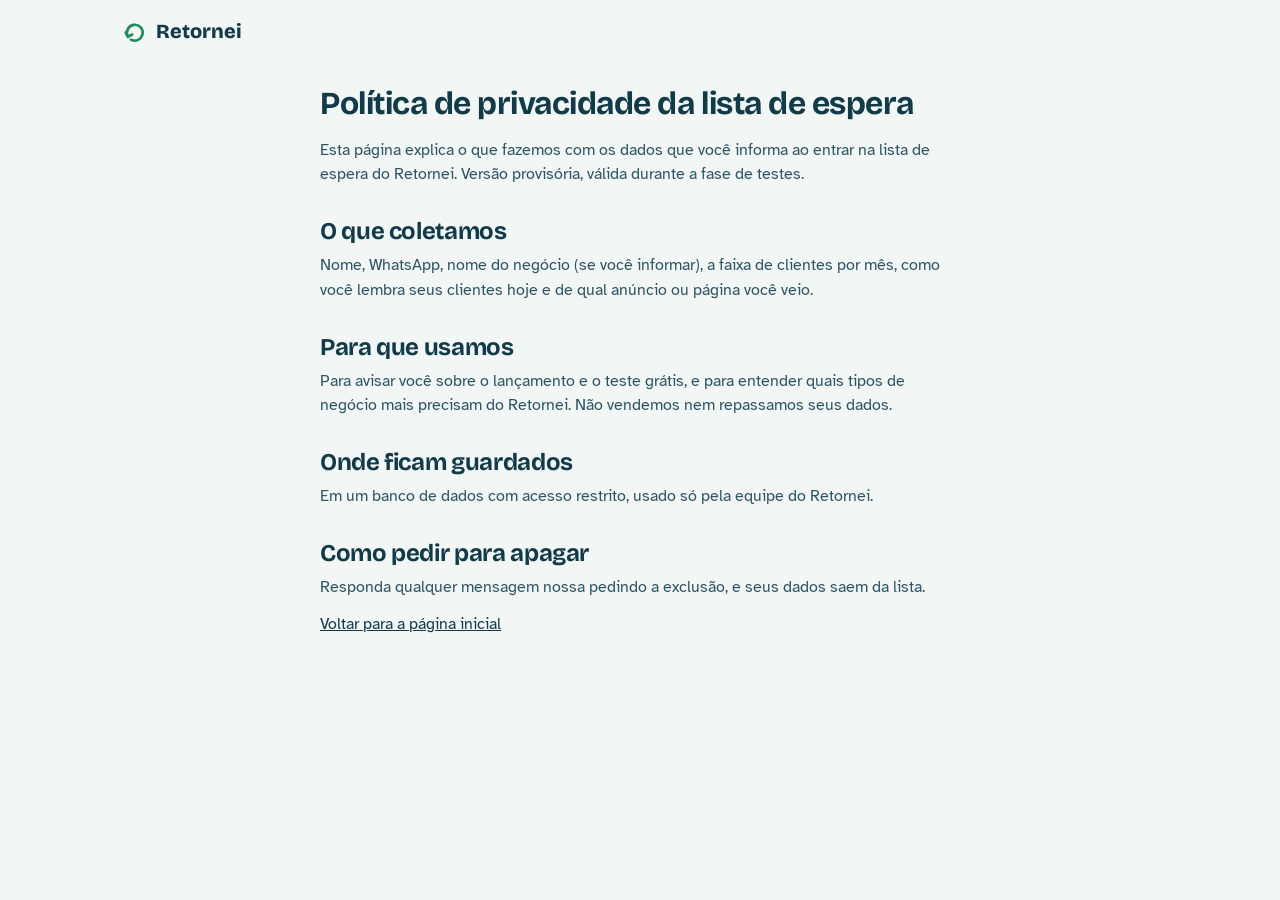
==== privacidade.html @ f7a1abe2 "Página de captura da lista de espera (barbearia e estética automotiva) Página com exemplo interativo" ====
<!doctype html>
<html lang="pt-BR">
<head>
  <meta charset="utf-8">
  <meta name="viewport" content="width=device-width, initial-scale=1">
  <title>Política de privacidade · Retornei</title>
  <link rel="preconnect" href="https://fonts.googleapis.com">
  <link rel="preconnect" href="https://fonts.gstatic.com" crossorigin>
  <link href="https://fonts.googleapis.com/css2?family=Atkinson+Hyperlegible:wght@400;700&family=Bricolage+Grotesque:opsz,wght@12..96,700;12..96,800&display=swap" rel="stylesheet">
  <link rel="stylesheet" href="/styles.css">
</head>
<body>
  <header class="topbar">
    <a class="brand" href="/" aria-label="Retornei, início">
      <svg class="brand-mark" viewBox="0 0 32 32" aria-hidden="true"><path d="M9 21a9 9 0 1 1 3.5 3.6" fill="none" stroke="currentColor" stroke-width="3" stroke-linecap="round"/><path d="M6.5 16.5 9 21.5l5-2.6" fill="none" stroke="currentColor" stroke-width="3" stroke-linecap="round" stroke-linejoin="round"/></svg>
      <span>Retornei</span>
    </a>
  </header>

  <main class="prose">
    <h1>Política de privacidade da lista de espera</h1>
    <p>Esta página explica o que fazemos com os dados que você informa ao entrar na lista de espera do Retornei. Versão provisória, válida durante a fase de testes.</p>

    <h2>O que coletamos</h2>
    <p>Nome, WhatsApp, nome do negócio (se você informar), a faixa de clientes por mês, como você lembra seus clientes hoje e de qual anúncio ou página você veio.</p>

    <h2>Para que usamos</h2>
    <p>Para avisar você sobre o lançamento e o teste grátis, e para entender quais tipos de negócio mais precisam do Retornei. Não vendemos nem repassamos seus dados.</p>

    <h2>Onde ficam guardados</h2>
    <p>Em um banco de dados com acesso restrito, usado só pela equipe do Retornei.</p>

    <h2>Como pedir para apagar</h2>
    <p>Responda qualquer mensagem nossa pedindo a exclusão, e seus dados saem da lista.</p>

    <p><a href="/">Voltar para a página inicial</a></p>
  </main>
</body>
</html>
---- styles.css ----
/* Retornei — página de captura
   Tinta azul-petróleo, verde de "voltou", âmbar de "atrasado". */

:root {
  --ink: #123B4A;        /* azul-petróleo: títulos, marca */
  --ink-soft: #2E5563;
  --text: #1C2A30;       /* texto corrido */
  --muted: #5A6B72;
  --paper: #F2F6F5;      /* fundo frio */
  --card: #FFFFFF;
  --line: #D5E0DE;
  --back: #1E8C5E;       /* verde: cliente voltou / ação */
  --back-deep: #15704A;
  --late: #D98E1F;       /* âmbar: atrasado */
  --late-bg: #FFF4E2;

  --display: "Bricolage Grotesque", "Trebuchet MS", sans-serif;
  --body: "Atkinson Hyperlegible", "Segoe UI", Arial, sans-serif;

  --step-0: 1rem;
  --step-1: 1.125rem;
  --step-2: 1.5rem;
  --step-3: 2rem;
  --step-4: clamp(2.25rem, 5.2vw, 3.5rem);

  --radius-phone: 34px;
  --radius-ui: 12px;
  --gutter: 20px;
}

*, *::before, *::after { box-sizing: border-box; }

html { scroll-behavior: smooth; }
@media (prefers-reduced-motion: reduce) {
  html { scroll-behavior: auto; }
  *, *::before, *::after { transition: none !important; animation: none !important; }
}

body {
  margin: 0;
  background: var(--paper);
  color: var(--text);
  font-family: var(--body);
  font-size: var(--step-0);
  line-height: 1.55;
  -webkit-font-smoothing: antialiased;
}

h1, h2, h3 {
  font-family: var(--display);
  color: var(--ink);
  line-height: 1.08;
  margin: 0;
  letter-spacing: -0.015em;
}

p { margin: 0; }
a { color: var(--ink); }

:focus-visible {
  outline: 3px solid var(--back);
  outline-offset: 3px;
  border-radius: 6px;
}

main > section {
  padding: 56px var(--gutter);
  max-width: 1080px;
  margin: 0 auto;
}

/* Topo ---------------------------------------------------------- */

.topbar {
  display: flex;
  align-items: center;
  justify-content: space-between;
  padding: 16px var(--gutter);
  max-width: 1080px;
  margin: 0 auto;
}

.brand {
  display: inline-flex;
  align-items: center;
  gap: 8px;
  text-decoration: none;
  color: var(--ink);
  font-family: var(--display);
  font-weight: 800;
  font-size: 1.25rem;
}
.brand-mark { width: 28px; height: 28px; color: var(--back); }

.topbar-cta {
  font-weight: 700;
  color: var(--back-deep);
  text-decoration: none;
  padding: 8px 4px;
}
.topbar-cta:hover { text-decoration: underline; }

/* Botões -------------------------------------------------------- */

.btn {
  display: inline-flex;
  align-items: center;
  justify-content: center;
  border: 0;
  cursor: pointer;
  font: 700 var(--step-1)/1.2 var(--body);
  text-decoration: none;
  border-radius: 999px;
  padding: 16px 28px;
  transition: background-color .15s ease, transform .15s ease;
}
.btn-primary { background: var(--back); color: #fff; }
.btn-primary:hover { background: var(--back-deep); }
.btn-primary:active { transform: translateY(1px); }
.btn-primary[disabled] { opacity: .6; cursor: progress; }
.btn-block { width: 100%; }
.btn-small {
  font-size: .9rem;
  padding: 8px 16px;
  background: var(--ink);
  color: #fff;
}

/* Hero ---------------------------------------------------------- */

.hero {
  display: grid;
  gap: 40px;
  padding-top: 24px !important;
  align-items: center;
}

.hero h1 {
  font-size: var(--step-4);
  font-weight: 800;
  max-width: 15ch;
}

.lead {
  margin-top: 20px;
  font-size: var(--step-1);
  max-width: 34em;
  color: var(--ink-soft);
}

.hero-actions { margin-top: 28px; }
.hero-note { margin-top: 12px; color: var(--muted); font-size: .95rem; }

@media (min-width: 880px) {
  .hero { grid-template-columns: 1.15fr 0.85fr; gap: 56px; padding-top: 48px !important; }
}

/* Celular de exemplo -------------------------------------------- */

.phone-wrap { display: grid; justify-items: center; gap: 14px; }

.phone {
  position: relative;
  width: min(100%, 340px);
  background: var(--ink);
  border-radius: var(--radius-phone);
  padding: 12px;
  box-shadow: 0 30px 60px -30px rgba(18, 59, 74, .55);
}
.phone-notch {
  position: absolute;
  top: 18px; left: 50%;
  width: 72px; height: 6px;
  margin-left: -36px;
  border-radius: 6px;
  background: rgba(255,255,255,.18);
}

.screen {
  position: relative;
  background: var(--card);
  border-radius: calc(var(--radius-phone) - 10px);
  padding: 36px 16px 16px;
  min-height: 460px;
  display: flex;
  flex-direction: column;
  overflow: hidden;
}

.screen-date { color: var(--muted); font-size: .85rem; }
.screen-title { font-size: 2rem; font-weight: 800; margin-top: 2px; }
.screen-sub { color: var(--ink-soft); margin-top: 4px; }
.screen-sub strong { color: var(--ink); }

.due-list { list-style: none; margin: 18px 0 0; padding: 0; display: grid; gap: 10px; }

.due {
  display: grid;
  grid-template-columns: 40px 1fr auto;
  align-items: center;
  gap: 10px;
  padding: 10px;
  border: 1px solid var(--line);
  border-radius: var(--radius-ui);
  background: var(--card);
  transition: background-color .25s ease, border-color .25s ease;
}
.due.is-late { border-color: #F0D3A3; background: var(--late-bg); }
.due.is-sent { background: #EAF6F0; border-color: #BFE3D0; }

.avatar {
  width: 40px; height: 40px;
  border-radius: 50%;
  display: grid; place-items: center;
  font-family: var(--display);
  font-weight: 700;
  color: var(--ink);
  background: #DCE8E6;
}
.due.is-late .avatar { background: #F7DFB6; }

.due-name { font-weight: 700; color: var(--text); line-height: 1.2; }
.due-meta { font-size: .85rem; color: var(--muted); line-height: 1.3; }
.due.is-late .due-meta { color: #8A5A10; }

.due-btn {
  border: 0;
  cursor: pointer;
  font: 700 .85rem/1 var(--body);
  padding: 10px 12px;
  border-radius: 999px;
  background: var(--back);
  color: #fff;
  white-space: nowrap;
}
.due-btn:hover { background: var(--back-deep); }
.due.is-sent .due-btn { background: transparent; color: var(--back-deep); cursor: default; padding-inline: 4px; }

.bubble {
  position: absolute;
  left: 12px; right: 12px; bottom: 12px;
  background: #E7F4EC;
  border: 1px solid #BFE3D0;
  border-radius: 16px 16px 16px 4px;
  padding: 14px;
  display: grid;
  gap: 8px;
  box-shadow: 0 12px 30px -12px rgba(18, 59, 74, .35);
  animation: bubble-in .28s ease-out;
}
.bubble[hidden] { display: none; }
.bubble-to { font-size: .8rem; color: var(--muted); }
.bubble-text { color: var(--text); }
.bubble-hint { font-size: .8rem; color: var(--muted); }
.bubble .btn-small { justify-self: start; }

@keyframes bubble-in {
  from { opacity: 0; transform: translateY(12px); }
  to { opacity: 1; transform: none; }
}

.screen-foot {
  margin-top: auto;
  padding-top: 16px;
  border-top: 1px solid var(--line);
}
.foot-label { font-size: .85rem; color: var(--muted); }
.foot-value { font-family: var(--display); font-weight: 700; font-size: 1.25rem; color: var(--ink); }
.foot-money { color: var(--back-deep); margin-left: 6px; }

.phone-caption { color: var(--muted); font-size: .95rem; text-align: center; }

/* Calculadora --------------------------------------------------- */

.calc {
  display: grid;
  gap: 28px;
  background: var(--ink);
  color: #E3EEEC;
  border-radius: 28px;
  margin-top: 24px !important;
  margin-bottom: 24px !important;
  padding: 40px 24px !important;
}
.calc h2 { color: #fff; font-size: var(--step-3); max-width: 18ch; }
.calc-copy p { margin-top: 12px; max-width: 36em; color: #BFD3D0; }

.calc-form { display: grid; gap: 18px; }
.calc .field span { color: #D3E3E0; }
.calc .field input[type="number"] {
  background: #0D2E3A;
  border-color: #2D5A68;
  color: #fff;
}
.calc output {
  font-family: var(--display);
  font-weight: 700;
  color: #fff;
  margin-left: 6px;
}
.calc input[type="range"] { accent-color: var(--late); width: 100%; }

.calc-number {
  font-family: var(--display);
  font-weight: 800;
  font-size: clamp(2.75rem, 9vw, 4.5rem);
  line-height: 1;
  color: #F2B653;
  letter-spacing: -0.02em;
}
.calc-caption { margin-top: 10px; color: #BFD3D0; max-width: 28em; }

@media (min-width: 880px) {
  .calc {
    grid-template-columns: 1fr 1fr;
    grid-template-areas: "copy form" "result form";
    column-gap: 56px;
    padding: 56px !important;
  }
  .calc-copy { grid-area: copy; }
  .calc-form { grid-area: form; align-self: center; }
  .calc-result { grid-area: result; }
}

/* Campos -------------------------------------------------------- */

.field { display: grid; gap: 6px; }
.field span { font-weight: 700; font-size: .95rem; color: var(--text); }

.field input,
.field select {
  font: 400 var(--step-0)/1.3 var(--body);
  color: var(--text);
  background: var(--card);
  border: 1.5px solid var(--line);
  border-radius: var(--radius-ui);
  padding: 13px 14px;
  width: 100%;
  min-height: 50px;
}
.field input:focus,
.field select:focus { border-color: var(--back); outline: none; box-shadow: 0 0 0 3px rgba(30, 140, 94, .2); }
.field input[aria-invalid="true"],
.field select[aria-invalid="true"] { border-color: #C0392B; }

/* Como funciona ------------------------------------------------- */

.how h2, .faq h2, .signup h2 { font-size: var(--step-3); }

.steps {
  list-style: none;
  counter-reset: step;
  margin: 28px 0 0;
  padding: 0;
  display: grid;
  gap: 28px;
}
.steps li {
  counter-increment: step;
  display: grid;
  grid-template-columns: 48px 1fr;
  column-gap: 16px;
}
.steps li::before {
  content: counter(step);
  grid-row: span 2;
  width: 48px; height: 48px;
  border-radius: 50%;
  display: grid; place-items: center;
  font-family: var(--display);
  font-weight: 800;
  font-size: 1.25rem;
  color: var(--back-deep);
  border: 2px solid var(--back);
}
.steps h3 { font-size: var(--step-2); align-self: center; }
.steps p { color: var(--ink-soft); margin-top: 6px; max-width: 32em; }

@media (min-width: 880px) {
  .steps { grid-template-columns: repeat(3, 1fr); gap: 40px; }
  .steps li { grid-template-columns: 1fr; row-gap: 14px; }
  .steps li::before { grid-row: auto; }
}

/* Lista de espera ----------------------------------------------- */

.signup { display: grid; gap: 28px; }
.signup-copy p { margin-top: 12px; color: var(--ink-soft); max-width: 32em; }

.signup-form {
  display: grid;
  gap: 18px;
  background: var(--card);
  border: 1px solid var(--line);
  border-radius: 20px;
  padding: 24px;
}

.consent {
  display: grid;
  grid-template-columns: 22px 1fr;
  gap: 10px;
  align-items: start;
  font-size: .92rem;
  color: var(--muted);
}
.consent input { width: 20px; height: 20px; margin: 2px 0 0; accent-color: var(--back); }

.form-msg { min-height: 1.5em; font-weight: 700; }
.form-msg.is-ok { color: var(--back-deep); }
.form-msg.is-error { color: #A93226; }

.hp { position: absolute; left: -9999px; width: 1px; height: 1px; overflow: hidden; }

@media (min-width: 880px) {
  .signup { grid-template-columns: 0.8fr 1.2fr; gap: 56px; align-items: start; }
  .signup-form { padding: 32px; }
}

/* Perguntas ----------------------------------------------------- */

.faq h2 { margin-bottom: 16px; }
.faq details { border-bottom: 1px solid var(--line); padding: 16px 0; max-width: 720px; }
.faq summary {
  cursor: pointer;
  font-weight: 700;
  font-size: var(--step-1);
  color: var(--ink);
  list-style-position: inside;
}
.faq details p { margin-top: 10px; color: var(--ink-soft); max-width: 36em; }

/* Rodapé -------------------------------------------------------- */

.footer {
  max-width: 1080px;
  margin: 0 auto;
  padding: 32px var(--gutter) 48px;
  display: flex;
  flex-wrap: wrap;
  gap: 12px 24px;
  justify-content: space-between;
  color: var(--muted);
  font-size: .9rem;
}

/* Página de texto (privacidade) --------------------------------- */

.prose {
  max-width: 680px;
  margin: 0 auto;
  padding: 24px var(--gutter) 64px;
}
.prose h1 { font-size: var(--step-3); margin-bottom: 16px; }
.prose h2 { font-size: var(--step-2); margin: 32px 0 8px; }
.prose p, .prose li { color: var(--ink-soft); }
.prose p + p { margin-top: 12px; }
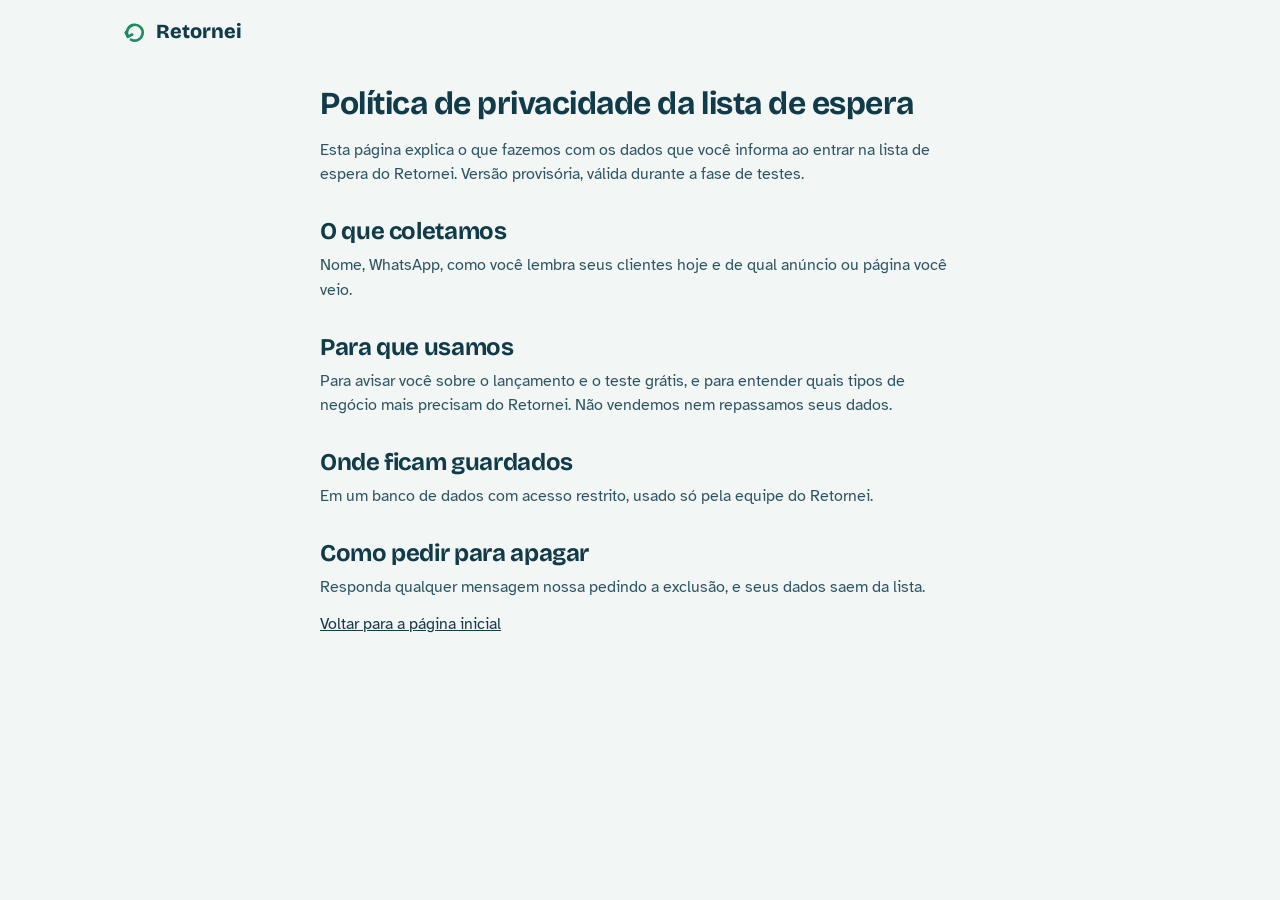
==== commit e5923f13: "Formulário com 3 itens: nome, WhatsApp e como lembra os clientes Sai a pergunta de clientes atendido" ====
--- a/privacidade.html
+++ b/privacidade.html
@@ -22,7 +22,7 @@
     <p>Esta página explica o que fazemos com os dados que você informa ao entrar na lista de espera do Retornei. Versão provisória, válida durante a fase de testes.</p>
 
     <h2>O que coletamos</h2>
-    <p>Nome, WhatsApp, nome do negócio (se você informar), a faixa de clientes por mês, como você lembra seus clientes hoje e de qual anúncio ou página você veio.</p>
+    <p>Nome, WhatsApp, como você lembra seus clientes hoje e de qual anúncio ou página você veio.</p>
 
     <h2>Para que usamos</h2>
     <p>Para avisar você sobre o lançamento e o teste grátis, e para entender quais tipos de negócio mais precisam do Retornei. Não vendemos nem repassamos seus dados.</p>
--- a/styles.css
+++ b/styles.css
@@ -236,27 +236,169 @@
 .due-btn:hover { background: var(--back-deep); }
 .due.is-sent .due-btn { background: transparent; color: var(--back-deep); cursor: default; padding-inline: 4px; }
 
-.bubble {
+/* Estados da linha depois do lembrete */
+.due-status {
+  font: 700 .85rem/1 var(--body);
+  padding: 10px 4px;
+  white-space: nowrap;
+  color: var(--back-deep);
+}
+.due.is-replied { background: #EAF6F0; border-color: #BFE3D0; }
+.due.is-back { background: #DDF2E6; border-color: #9FD5B8; }
+.due.is-back .avatar { background: #BFE6D0; }
+.due.is-back .due-status { color: #0F5E3D; }
+.due.flash { animation: row-flash .6s ease-out; }
+@keyframes row-flash {
+  0% { box-shadow: 0 0 0 0 rgba(30, 140, 94, .45); }
+  100% { box-shadow: 0 0 0 10px rgba(30, 140, 94, 0); }
+}
+
+/* Conversa ------------------------------------------------------ */
+
+.chat {
   position: absolute;
-  left: 12px; right: 12px; bottom: 12px;
-  background: #E7F4EC;
-  border: 1px solid #BFE3D0;
-  border-radius: 16px 16px 16px 4px;
-  padding: 14px;
-  display: grid;
+  inset: 0;
+  display: flex;
+  flex-direction: column;
+  background: #EAF0EE;
+  transform: translateX(100%);
+  visibility: hidden;
+  transition: transform .35s cubic-bezier(.2, .8, .2, 1), visibility 0s linear .35s;
+}
+.chat.is-open {
+  transform: none;
+  visibility: visible;
+  transition: transform .35s cubic-bezier(.2, .8, .2, 1), visibility 0s;
+}
+
+.chat-head {
+  display: flex;
+  align-items: center;
+  gap: 10px;
+  padding: 30px 12px 12px;
+  background: var(--ink);
+  color: #fff;
+}
+.chat-back {
+  border: 0;
+  background: none;
+  color: #fff;
+  width: 32px; height: 32px;
+  padding: 4px;
+  cursor: pointer;
+  border-radius: 50%;
+}
+.chat-back svg, .chat-send svg { width: 100%; height: 100%; display: block; }
+.avatar-small { width: 34px; height: 34px; font-size: .85rem; background: #DCE8E6; }
+.chat-name { font-weight: 700; line-height: 1.2; }
+.chat-status { font-size: .78rem; color: #A9C7C2; line-height: 1.2; }
+
+.chat-body {
+  flex: 1;
+  display: flex;
+  flex-direction: column;
+  justify-content: flex-end;
   gap: 8px;
-  box-shadow: 0 12px 30px -12px rgba(18, 59, 74, .35);
-  animation: bubble-in .28s ease-out;
-}
-.bubble[hidden] { display: none; }
-.bubble-to { font-size: .8rem; color: var(--muted); }
-.bubble-text { color: var(--text); }
-.bubble-hint { font-size: .8rem; color: var(--muted); }
-.bubble .btn-small { justify-self: start; }
-
-@keyframes bubble-in {
-  from { opacity: 0; transform: translateY(12px); }
-  to { opacity: 1; transform: none; }
+  padding: 14px 12px;
+  overflow: hidden;
+}
+
+.msg {
+  max-width: 84%;
+  padding: 9px 12px 7px;
+  border-radius: 14px;
+  font-size: .92rem;
+  line-height: 1.4;
+  box-shadow: 0 1px 1px rgba(18, 59, 74, .08);
+  animation: msg-in .25s ease-out;
+}
+.msg-out { align-self: flex-end; background: #D3F0DF; border-bottom-right-radius: 4px; }
+.msg-in { align-self: flex-start; background: #fff; border-bottom-left-radius: 4px; }
+.msg-meta { display: block; text-align: right; font-size: .7rem; color: var(--muted); margin-top: 2px; }
+.msg-meta .ticks { color: #3A9BD5; margin-left: 4px; letter-spacing: -2px; }
+
+.msg-typing { display: inline-flex; gap: 4px; padding: 12px 14px; }
+.msg-typing i {
+  width: 6px; height: 6px;
+  border-radius: 50%;
+  background: var(--muted);
+  animation: typing 1s infinite ease-in-out;
+}
+.msg-typing i:nth-child(2) { animation-delay: .15s; }
+.msg-typing i:nth-child(3) { animation-delay: .3s; }
+@keyframes typing { 0%, 60%, 100% { opacity: .3; transform: none; } 30% { opacity: 1; transform: translateY(-3px); } }
+@keyframes msg-in { from { opacity: 0; transform: translateY(8px); } to { opacity: 1; transform: none; } }
+
+.chat-compose {
+  display: flex;
+  align-items: flex-end;
+  gap: 8px;
+  padding: 10px 10px 12px;
+}
+.chat-draft {
+  flex: 1;
+  min-height: 42px;
+  max-height: 120px;
+  overflow: hidden;
+  background: #fff;
+  border-radius: 20px;
+  padding: 10px 14px;
+  font-size: .9rem;
+  line-height: 1.35;
+  color: var(--text);
+}
+.chat-draft:empty::before { content: "Mensagem"; color: #9AA9AE; }
+.chat-send {
+  flex: none;
+  width: 42px; height: 42px;
+  padding: 10px;
+  border: 0;
+  border-radius: 50%;
+  background: var(--back);
+  color: #fff;
+  cursor: pointer;
+}
+.chat-send:disabled { background: #9FBFB2; cursor: default; }
+
+/* Dedo da demonstração ------------------------------------------ */
+
+.tap {
+  position: absolute;
+  top: 0; left: 0;
+  width: 38px; height: 38px;
+  margin: -19px 0 0 -19px;
+  border-radius: 50%;
+  background: rgba(18, 59, 74, .22);
+  border: 2px solid rgba(255, 255, 255, .9);
+  box-shadow: 0 4px 12px rgba(18, 59, 74, .3);
+  pointer-events: none;
+  opacity: 0;
+  z-index: 5;
+  transition: transform .7s cubic-bezier(.3, .7, .2, 1), opacity .3s ease;
+}
+.tap.is-visible { opacity: 1; }
+.tap.is-press::after {
+  content: "";
+  position: absolute;
+  inset: -2px;
+  border-radius: 50%;
+  border: 2px solid rgba(18, 59, 74, .5);
+  animation: press .45s ease-out;
+}
+@keyframes press { from { transform: scale(.6); opacity: 1; } to { transform: scale(1.9); opacity: 0; } }
+
+/* Controles abaixo do celular ----------------------------------- */
+
+.phone-controls { display: grid; justify-items: center; gap: 4px; }
+.link-btn {
+  border: 0;
+  background: none;
+  padding: 6px 8px;
+  font: 700 .9rem/1.2 var(--body);
+  color: var(--back-deep);
+  text-decoration: underline;
+  text-underline-offset: 3px;
+  cursor: pointer;
 }
 
 .screen-foot {
@@ -342,6 +484,53 @@
 .field select:focus { border-color: var(--back); outline: none; box-shadow: 0 0 0 3px rgba(30, 140, 94, .2); }
 .field input[aria-invalid="true"],
 .field select[aria-invalid="true"] { border-color: #C0392B; }
+
+.field-hint { font-size: .88rem; color: var(--muted); }
+
+/* Escolhas por toque (no lugar de listas) */
+.choices { border: 0; margin: 0; padding: 0; min-width: 0; }
+.choices legend {
+  padding: 0;
+  margin-bottom: 8px;
+  font-weight: 700;
+  font-size: .95rem;
+  color: var(--text);
+}
+.choice-row { display: grid; grid-template-columns: repeat(3, 1fr); gap: 8px; }
+.choice-stack { display: grid; gap: 8px; }
+
+.choice { position: relative; display: block; cursor: pointer; -webkit-tap-highlight-color: transparent; }
+.choice input {
+  position: absolute;
+  opacity: 0;
+  width: 1px; height: 1px;
+}
+.choice span {
+  display: flex;
+  align-items: center;
+  min-height: 48px;
+  padding: 10px 14px;
+  border: 1.5px solid var(--line);
+  border-radius: var(--radius-ui);
+  background: var(--card);
+  color: var(--text);
+  line-height: 1.25;
+  transition: border-color .15s ease, background-color .15s ease;
+}
+.choice-row .choice span { justify-content: center; text-align: center; padding: 10px 6px; }
+.choice:hover span { border-color: #A9C4BF; }
+.choice input:checked + span {
+  border-color: var(--back);
+  background: #E7F4EC;
+  font-weight: 700;
+  color: var(--back-deep);
+}
+.choice input:focus-visible + span { outline: 3px solid var(--back); outline-offset: 2px; }
+.choices.is-invalid .choice span { border-color: #C0392B; }
+
+.form-note { text-align: center; color: var(--muted); font-size: .92rem; margin-top: -6px; }
+
+.calc-cta { margin-top: 24px; }
 
 /* Como funciona ------------------------------------------------- */
 
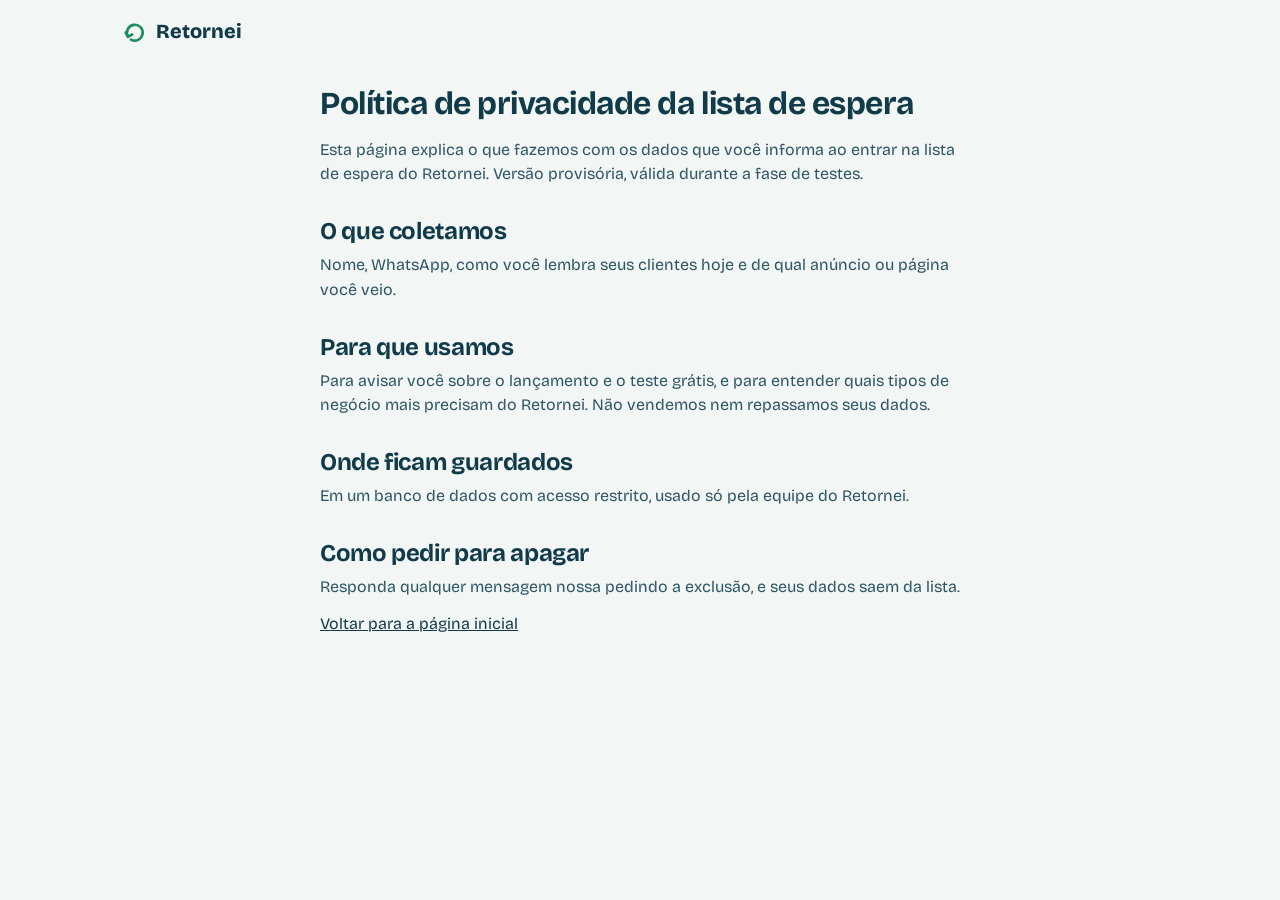
==== commit bc212bf2: "Uma fonte só: Bricolage Grotesque também no texto Resolve o zero cortado da Atkinson Hyperlegible e " ====
--- a/privacidade.html
+++ b/privacidade.html
@@ -6,7 +6,7 @@
   <title>Política de privacidade · Retornei</title>
   <link rel="preconnect" href="https://fonts.googleapis.com">
   <link rel="preconnect" href="https://fonts.gstatic.com" crossorigin>
-  <link href="https://fonts.googleapis.com/css2?family=Atkinson+Hyperlegible:wght@400;700&family=Bricolage+Grotesque:opsz,wght@12..96,700;12..96,800&display=swap" rel="stylesheet">
+  <link href="https://fonts.googleapis.com/css2?family=Bricolage+Grotesque:opsz,wght@12..96,400;12..96,500;12..96,700;12..96,800&display=swap" rel="stylesheet">
   <link rel="stylesheet" href="/styles.css">
 </head>
 <body>
--- a/styles.css
+++ b/styles.css
@@ -15,7 +15,7 @@
   --late-bg: #FFF4E2;
 
   --display: "Bricolage Grotesque", "Trebuchet MS", sans-serif;
-  --body: "Atkinson Hyperlegible", "Segoe UI", Arial, sans-serif;
+  --body: "Bricolage Grotesque", "Segoe UI", Arial, sans-serif;
 
   --step-0: 1rem;
   --step-1: 1.125rem;
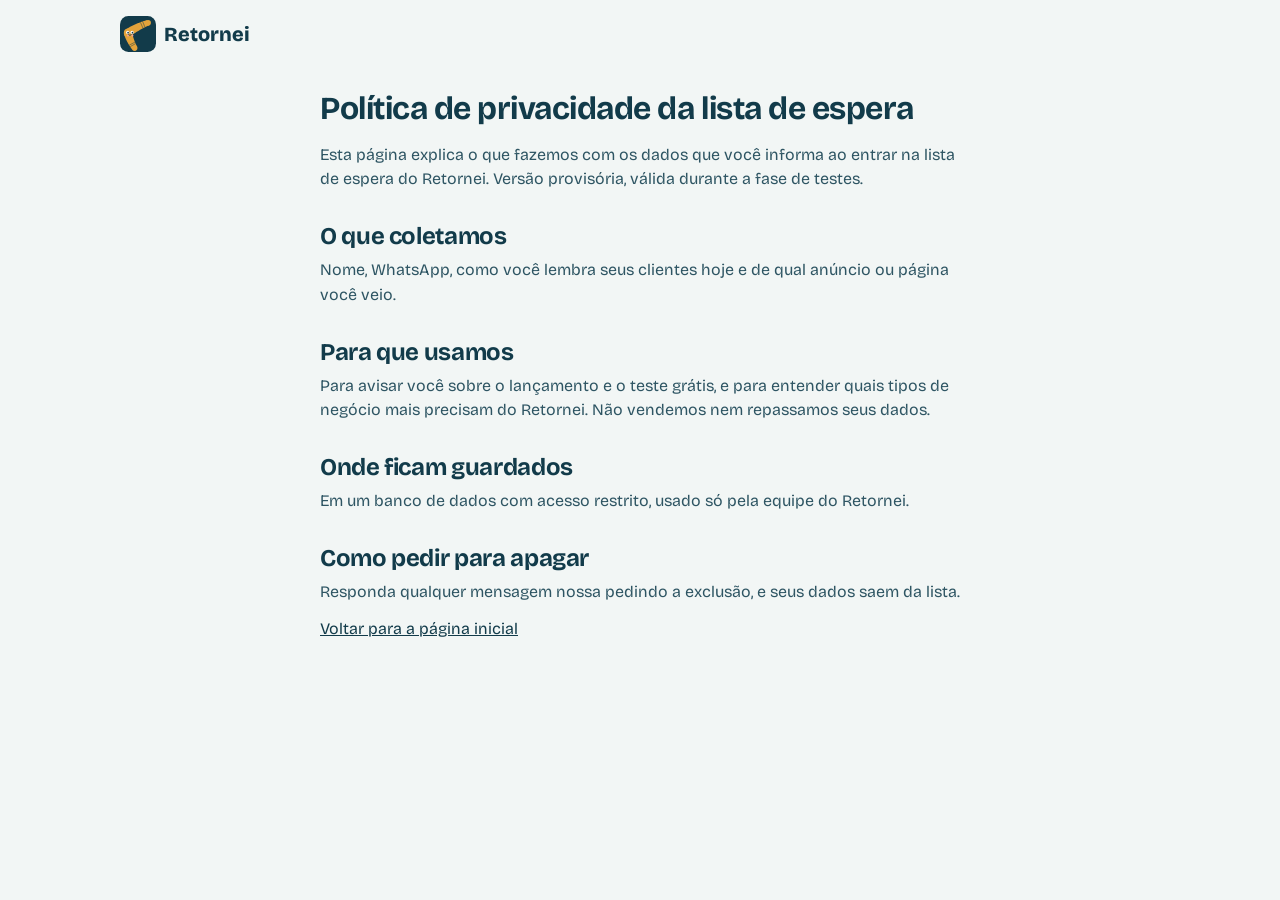
==== commit 01f72272: "Nova marca: bumerangue "O que é bom, volta." - Logo do bumerangue com rosto no topo do site - Ícone " ====
--- a/privacidade.html
+++ b/privacidade.html
@@ -3,7 +3,12 @@
 <head>
   <meta charset="utf-8">
   <meta name="viewport" content="width=device-width, initial-scale=1">
+  <meta name="theme-color" content="#123B4A">
   <title>Política de privacidade · Retornei</title>
+  <link rel="icon" href="/favicon.svg" type="image/svg+xml">
+  <link rel="icon" href="/favicon-32.png" sizes="32x32" type="image/png">
+  <link rel="apple-touch-icon" href="/apple-touch-icon.png">
+  <link rel="manifest" href="/manifest.webmanifest">
   <link rel="preconnect" href="https://fonts.googleapis.com">
   <link rel="preconnect" href="https://fonts.gstatic.com" crossorigin>
   <link href="https://fonts.googleapis.com/css2?family=Bricolage+Grotesque:opsz,wght@12..96,400;12..96,500;12..96,700;12..96,800&display=swap" rel="stylesheet">
@@ -12,7 +17,7 @@
 <body>
   <header class="topbar">
     <a class="brand" href="/" aria-label="Retornei, início">
-      <svg class="brand-mark" viewBox="0 0 32 32" aria-hidden="true"><path d="M9 21a9 9 0 1 1 3.5 3.6" fill="none" stroke="currentColor" stroke-width="3" stroke-linecap="round"/><path d="M6.5 16.5 9 21.5l5-2.6" fill="none" stroke="currentColor" stroke-width="3" stroke-linecap="round" stroke-linejoin="round"/></svg>
+      <img class="brand-mark" src="/favicon.svg" alt="" width="36" height="36">
       <span>Retornei</span>
     </a>
   </header>
--- a/styles.css
+++ b/styles.css
@@ -90,7 +90,7 @@
   font-weight: 800;
   font-size: 1.25rem;
 }
-.brand-mark { width: 28px; height: 28px; color: var(--back); }
+.brand-mark { width: 36px; height: 36px; display: block; }
 
 .topbar-cta {
   font-weight: 700;
@@ -387,6 +387,29 @@
 }
 @keyframes press { from { transform: scale(.6); opacity: 1; } to { transform: scale(1.9); opacity: 0; } }
 
+/* Aviso "cliente voltou" com o mascote comemorando */
+.toast {
+  position: absolute;
+  left: 12px; right: 12px; bottom: 86px;
+  display: flex;
+  align-items: center;
+  gap: 12px;
+  padding: 10px 14px 10px 10px;
+  background: var(--ink);
+  color: #fff;
+  border-radius: 16px;
+  box-shadow: 0 14px 30px -12px rgba(18, 59, 74, .55);
+  opacity: 0;
+  transform: translateY(14px) scale(.96);
+  pointer-events: none;
+  z-index: 4;
+  transition: opacity .25s ease, transform .35s cubic-bezier(.2, .9, .3, 1.3);
+}
+.toast.is-visible { opacity: 1; transform: none; }
+.toast img { flex: none; border-radius: 11px; }
+.toast p { font-size: .92rem; line-height: 1.3; }
+.toast-money { font-family: var(--display); font-weight: 800; font-size: 1.1rem; color: #F2B653; }
+
 /* Controles abaixo do celular ----------------------------------- */
 
 .phone-controls { display: grid; justify-items: center; gap: 4px; }
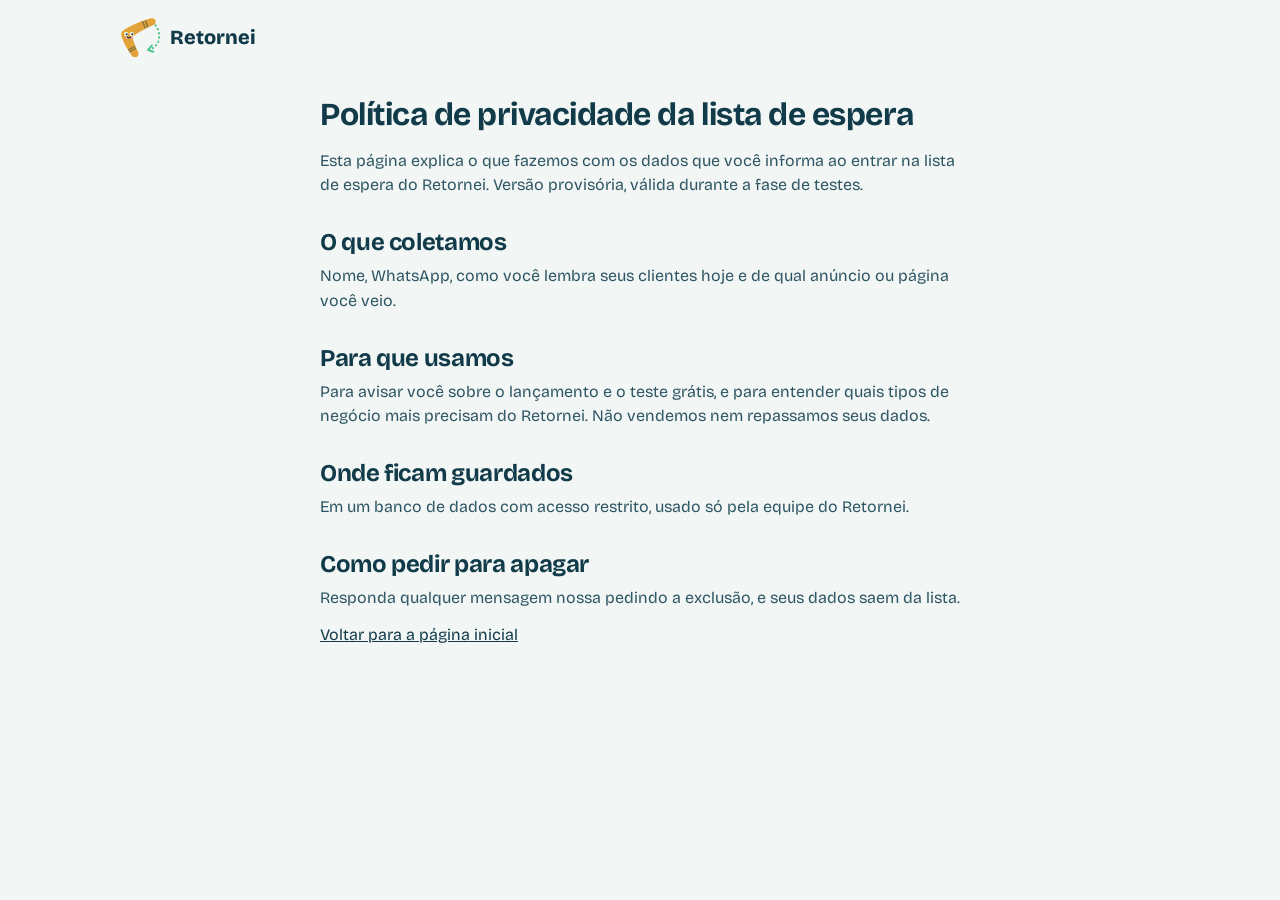
==== commit 50c07e34: "Logo solto no topo e assinatura "Seu cliente de volta." O bumerangue com a trajetória aparece direto" ====
--- a/privacidade.html
+++ b/privacidade.html
@@ -17,7 +17,7 @@
 <body>
   <header class="topbar">
     <a class="brand" href="/" aria-label="Retornei, início">
-      <img class="brand-mark" src="/favicon.svg" alt="" width="36" height="36">
+      <img class="brand-mark" src="/marca/logo-solto.svg" alt="" width="42" height="42">
       <span>Retornei</span>
     </a>
   </header>
--- a/styles.css
+++ b/styles.css
@@ -90,7 +90,7 @@
   font-weight: 800;
   font-size: 1.25rem;
 }
-.brand-mark { width: 36px; height: 36px; display: block; }
+.brand-mark { width: 42px; height: 42px; display: block; }
 
 .topbar-cta {
   font-weight: 700;
